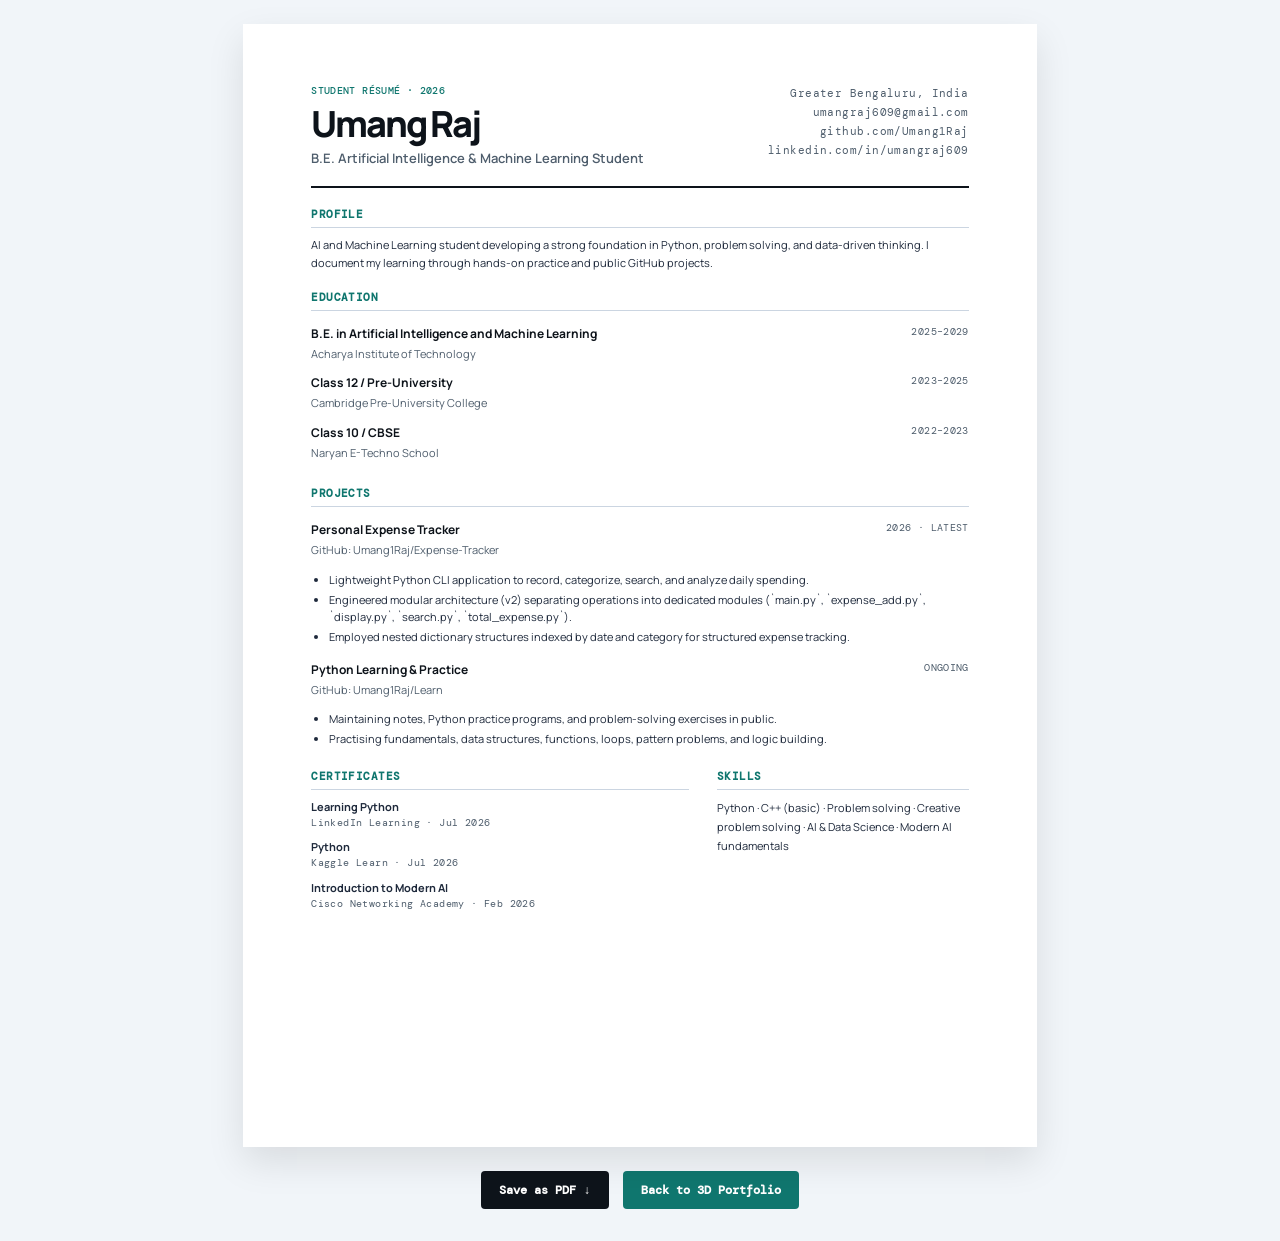
==== cv.html @ 202e2e95 "first commit" ====
<!doctype html>
<html lang="en">
  <head>
    <meta charset="UTF-8" />
    <meta name="viewport" content="width=device-width, initial-scale=1.0" />
    <title>Umang Raj — Résumé</title>
    <link rel="preconnect" href="https://fonts.googleapis.com" />
    <link rel="preconnect" href="https://fonts.gstatic.com" crossorigin />
    <link href="https://fonts.googleapis.com/css2?family=DM+Mono:wght@400;500&family=Manrope:wght@400;500;600;700;800&display=swap" rel="stylesheet" />
    <link rel="stylesheet" href="cv.css" />
  </head>
  <body>
    <main class="resume">
      <header>
        <div>
          <p class="kicker">Student résumé · 2026</p>
          <h1>Umang Raj</h1>
          <p class="role">B.E. Artificial Intelligence &amp; Machine Learning Student</p>
        </div>
        <address>
          Greater Bengaluru, India<br />
          <a href="mailto:umangraj609@gmail.com">umangraj609@gmail.com</a><br />
          <a href="https://github.com/Umang1Raj" target="_blank" rel="noreferrer">github.com/Umang1Raj</a><br />
          <a href="https://www.linkedin.com/in/umangraj609" target="_blank" rel="noreferrer">linkedin.com/in/umangraj609</a>
        </address>
      </header>

      <section>
        <h2>Profile</h2>
        <p>AI and Machine Learning student developing a strong foundation in Python, problem solving, and data-driven thinking. I document my learning through hands-on practice and public GitHub projects.</p>
      </section>

      <section>
        <h2>Education</h2>
        <article>
          <div>
            <h3>B.E. in Artificial Intelligence and Machine Learning</h3>
            <p>Acharya Institute of Technology</p>
          </div>
          <time>2025–2029</time>
        </article>
        <article>
          <div>
            <h3>Class 12 / Pre-University</h3>
            <p>Cambridge Pre-University College</p>
          </div>
          <time>2023–2025</time>
        </article>
        <article>
          <div>
            <h3>Class 10 / CBSE</h3>
            <p>Naryan E-Techno School</p>
          </div>
          <time>2022–2023</time>
        </article>
      </section>

      <section>
        <h2>Projects</h2>
        <article>
          <div>
            <h3>Personal Expense Tracker</h3>
            <p>GitHub: <a href="https://github.com/Umang1Raj/Expense-Tracker" target="_blank" rel="noreferrer">Umang1Raj/Expense-Tracker</a></p>
          </div>
          <time>2026 · Latest</time>
        </article>
        <ul>
          <li>Lightweight Python CLI application to record, categorize, search, and analyze daily spending.</li>
          <li>Engineered modular architecture (v2) separating operations into dedicated modules (`main.py`, `expense_add.py`, `display.py`, `search.py`, `total_expense.py`).</li>
          <li>Employed nested dictionary structures indexed by date and category for structured expense tracking.</li>
        </ul>

        <article style="margin-top: 10px;">
          <div>
            <h3>Python Learning &amp; Practice</h3>
            <p>GitHub: <a href="https://github.com/Umang1Raj/Learn" target="_blank" rel="noreferrer">Umang1Raj/Learn</a></p>
          </div>
          <time>Ongoing</time>
        </article>
        <ul>
          <li>Maintaining notes, Python practice programs, and problem-solving exercises in public.</li>
          <li>Practising fundamentals, data structures, functions, loops, pattern problems, and logic building.</li>
        </ul>
      </section>

      <div class="columns">
        <section>
          <h2>Certificates</h2>
          <ul class="compact">
            <li>
              <strong>Learning Python</strong>
              <span>LinkedIn Learning · Jul 2026</span>
            </li>
            <li>
              <strong>Python</strong>
              <span>Kaggle Learn · Jul 2026</span>
            </li>
            <li>
              <strong>Introduction to Modern AI</strong>
              <span>Cisco Networking Academy · Feb 2026</span>
            </li>
          </ul>
        </section>
        <section>
          <h2>Skills</h2>
          <p class="skills-text">Python · C++ (basic) · Problem solving · Creative problem solving · AI &amp; Data Science · Modern AI fundamentals</p>
        </section>
      </div>
    </main>

    <div class="print-bar">
      <button type="button" onclick="window.print()">Save as PDF ↓</button>
      <a href="index.html">Back to 3D Portfolio</a>
    </div>
  </body>
</html>
---- cv.css ----
@page { size: A4; margin: 12mm; }
:root {
  --ink: #0d131a;
  --muted: #4e5d6c;
  --accent: #0f766e;
  --rule: #cbd5e1;
  --bg-page: #f1f5f9;
}

* { box-sizing: border-box; }
body {
  margin: 0;
  background: var(--bg-page);
  color: var(--ink);
  font-family: 'Manrope', -apple-system, BlinkMacSystemFont, sans-serif;
  line-height: 1.5;
}

.resume {
  background: #ffffff;
  width: 210mm;
  min-height: 297mm;
  margin: 24px auto;
  padding: 16mm 18mm;
  box-shadow: 0 15px 35px rgba(0, 0, 0, 0.1);
  position: relative;
}

header {
  display: flex;
  justify-content: space-between;
  gap: 20px;
  padding-bottom: 18px;
  border-bottom: 2.5px solid var(--ink);
}

.kicker, h2, time, address, .compact span {
  font-family: 'DM Mono', monospace;
  font-size: 9.5px;
  letter-spacing: 0.04em;
  text-transform: uppercase;
}

.kicker {
  color: var(--accent);
  margin-bottom: 6px;
  font-weight: 500;
}

h1 {
  font-size: 36px;
  letter-spacing: -0.06em;
  line-height: 1;
  margin: 0;
  font-weight: 800;
}

.role {
  color: var(--muted);
  font-size: 13px;
  margin-top: 6px;
  font-weight: 600;
}

address {
  color: var(--muted);
  font-style: normal;
  text-align: right;
  text-transform: none;
  line-height: 1.7;
  font-size: 11px;
}

a {
  color: inherit;
  text-decoration: none;
}

a:hover {
  text-decoration: underline;
}

section {
  margin-top: 18px;
}

h2 {
  margin: 0 0 8px;
  color: var(--accent);
  border-bottom: 1px solid var(--rule);
  padding-bottom: 4px;
  font-size: 11px;
  font-weight: 700;
}

p {
  font-size: 11px;
  line-height: 1.6;
  margin: 0;
  color: #1e293b;
}

article {
  display: flex;
  justify-content: space-between;
  gap: 16px;
  padding: 6px 0;
}

article h3 {
  font-size: 12px;
  margin: 0 0 2px;
  font-weight: 700;
}

article p {
  font-size: 11px;
  color: var(--muted);
}

time {
  color: var(--muted);
  text-align: right;
  white-space: nowrap;
}

ul {
  margin: 6px 0 0;
  padding-left: 18px;
}

li {
  font-size: 11px;
  line-height: 1.55;
  margin-bottom: 3px;
  color: #1e293b;
}

.columns {
  display: grid;
  grid-template-columns: 1.2fr 0.8fr;
  gap: 28px;
}

.columns section {
  margin-top: 18px;
}

.compact {
  list-style: none;
  padding: 0;
}

.compact li {
  margin-bottom: 8px;
}

.compact strong {
  display: block;
  font-size: 11px;
}

.compact span {
  display: block;
  color: var(--muted);
  text-transform: none;
  font-size: 10px;
}

.skills-text {
  font-size: 11px;
  line-height: 1.75;
  color: #1e293b;
}

.print-bar {
  display: flex;
  justify-content: center;
  gap: 14px;
  padding: 0 0 32px;
}

.print-bar button, .print-bar a {
  border: 0;
  background: var(--ink);
  color: #fff;
  padding: 10px 18px;
  font-family: 'DM Mono', monospace;
  font-size: 12px;
  font-weight: 600;
  cursor: pointer;
  border-radius: 4px;
  transition: opacity 0.2s;
}

.print-bar a {
  background: var(--accent);
}

.print-bar button:hover, .print-bar a:hover {
  opacity: 0.9;
  text-decoration: none;
}

@media print {
  body { background: #fff; }
  .resume {
    width: auto;
    min-height: 0;
    margin: 0;
    padding: 0;
    box-shadow: none;
  }
  .print-bar { display: none; }
}

@media (max-width: 760px) {
  .resume {
    width: 100%;
    min-height: auto;
    margin: 0;
    padding: 24px 18px;
  }
  header {
    flex-direction: column;
  }
  address {
    text-align: left;
    margin-top: 12px;
  }
  .columns {
    grid-template-columns: 1fr;
    gap: 0;
  }
}
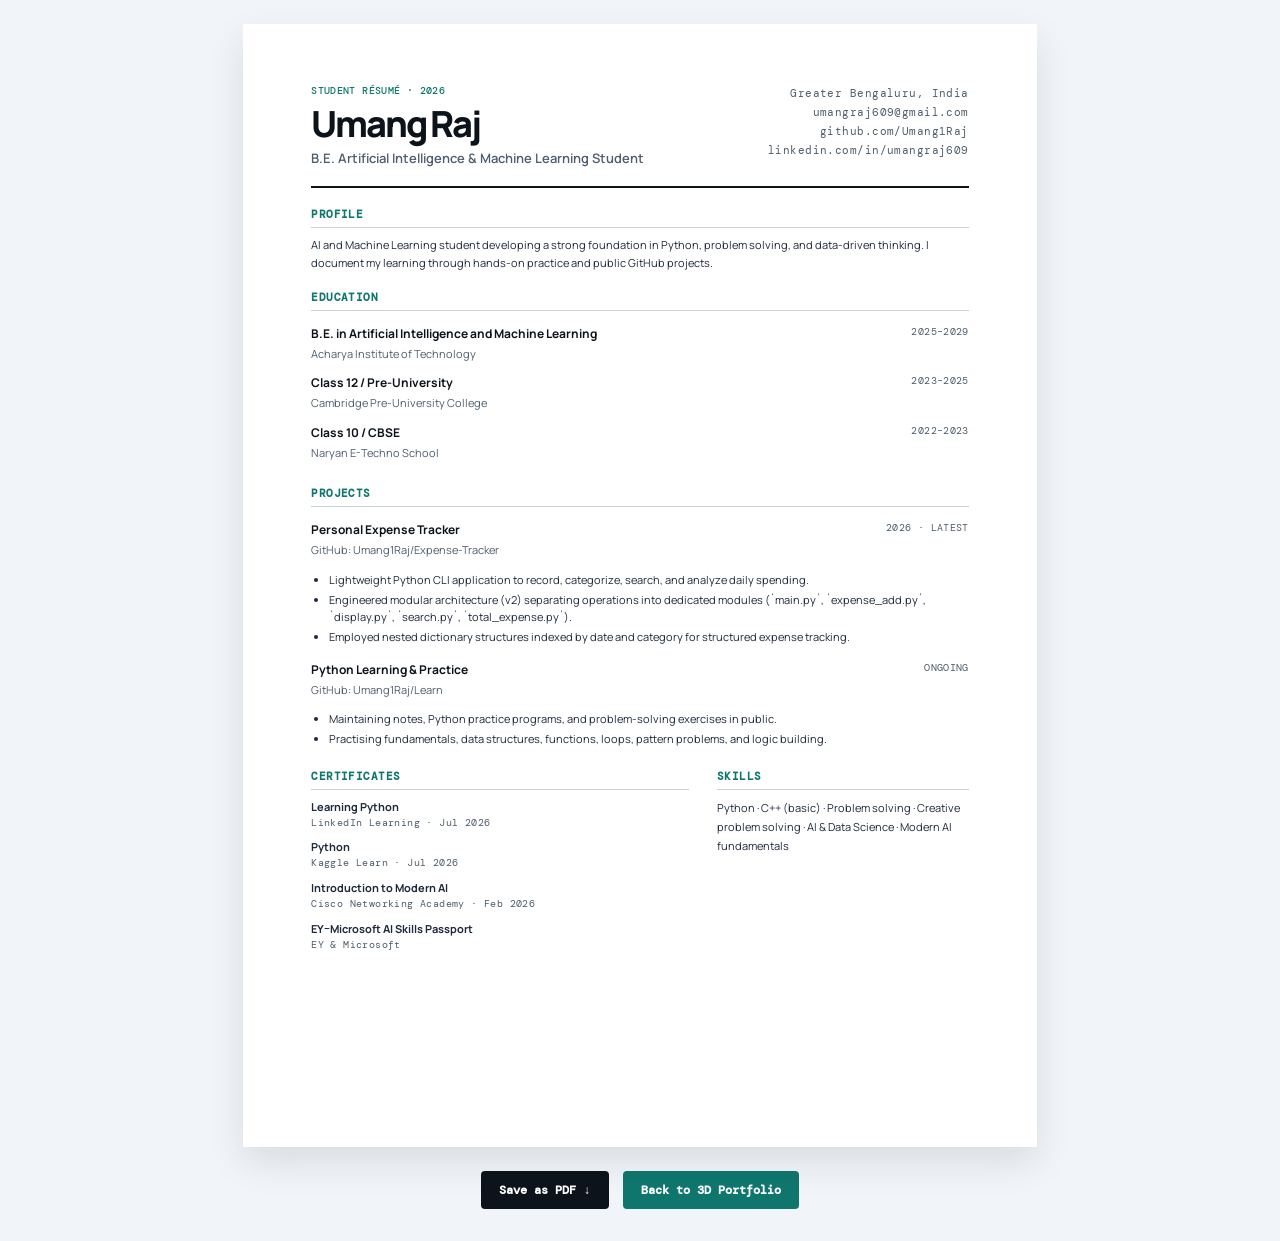
==== commit b34339a0: "Add EY-Microsoft AI Skills Passport certificate" ====
--- a/cv.html
+++ b/cv.html
@@ -99,6 +99,10 @@
               <strong>Introduction to Modern AI</strong>
               <span>Cisco Networking Academy · Feb 2026</span>
             </li>
+            <li>
+              <strong>EY–Microsoft AI Skills Passport</strong>
+              <span>EY &amp; Microsoft</span>
+            </li>
           </ul>
         </section>
         <section>
